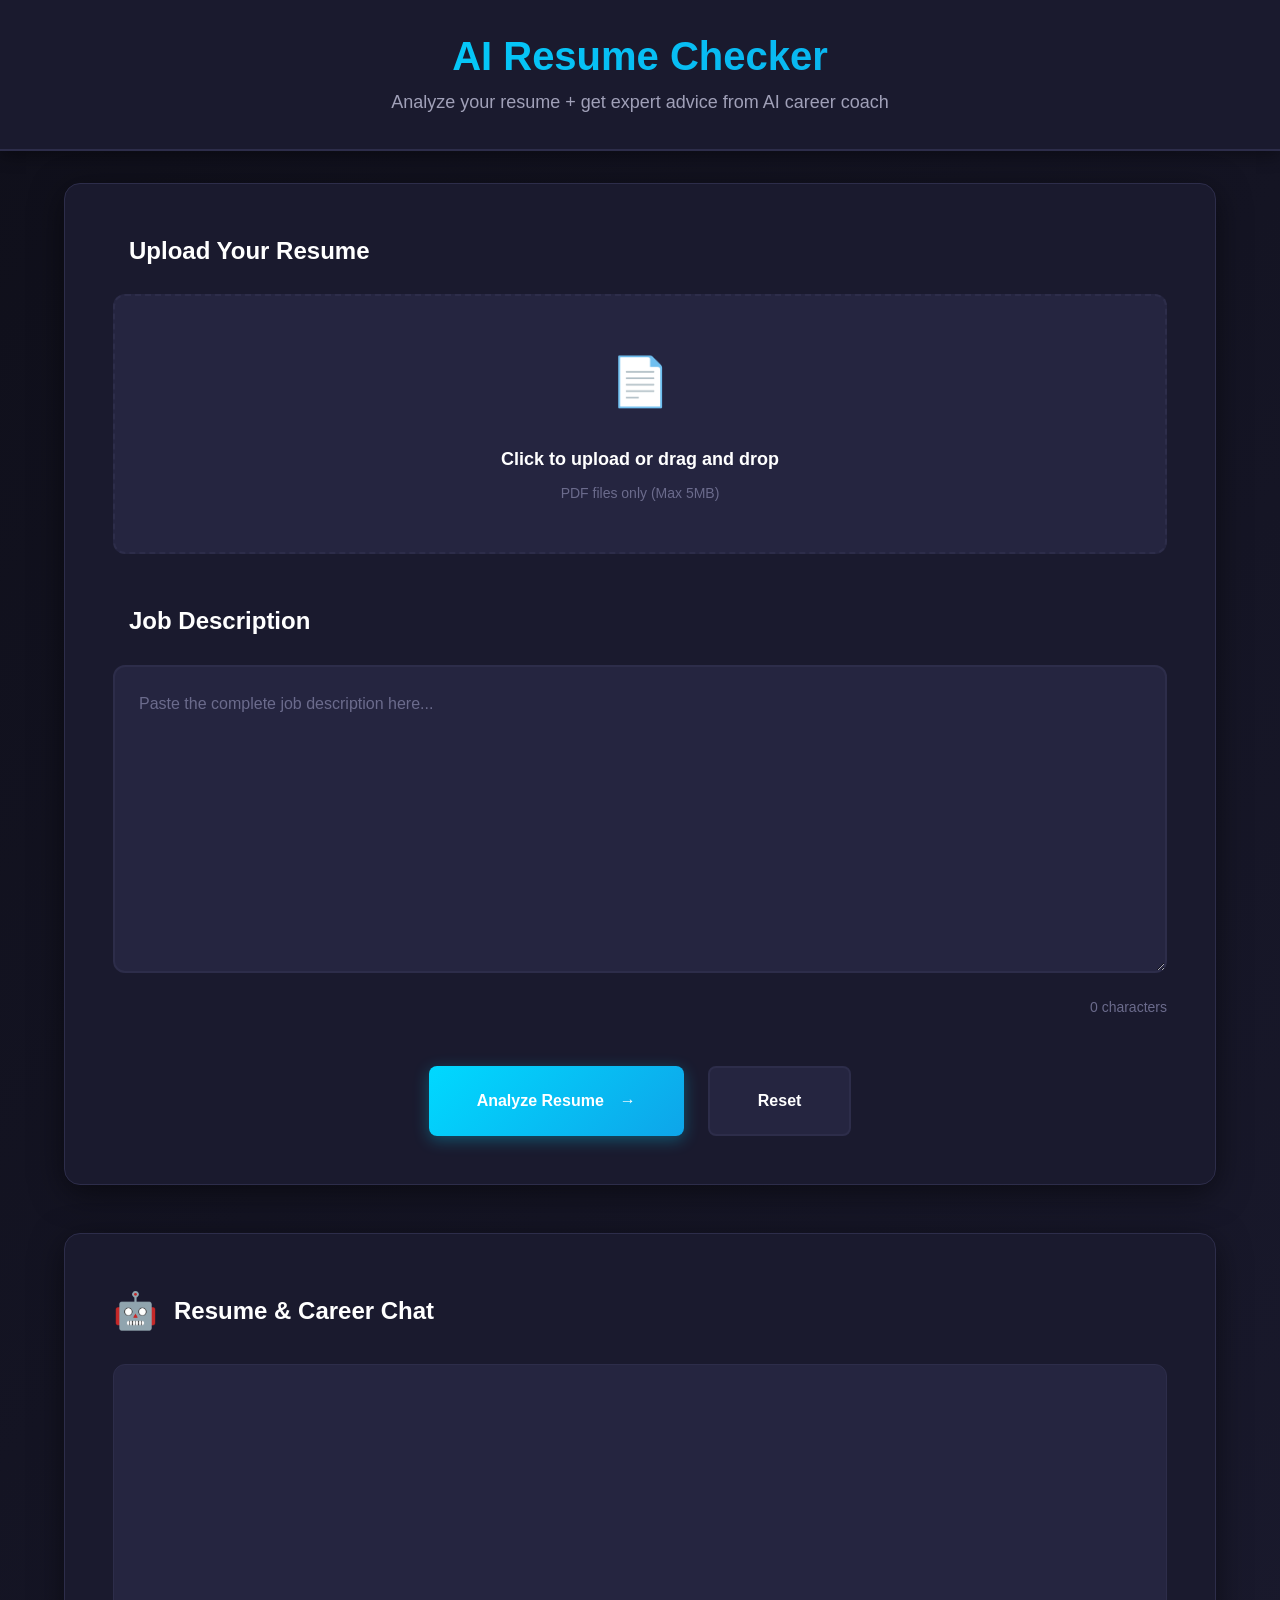
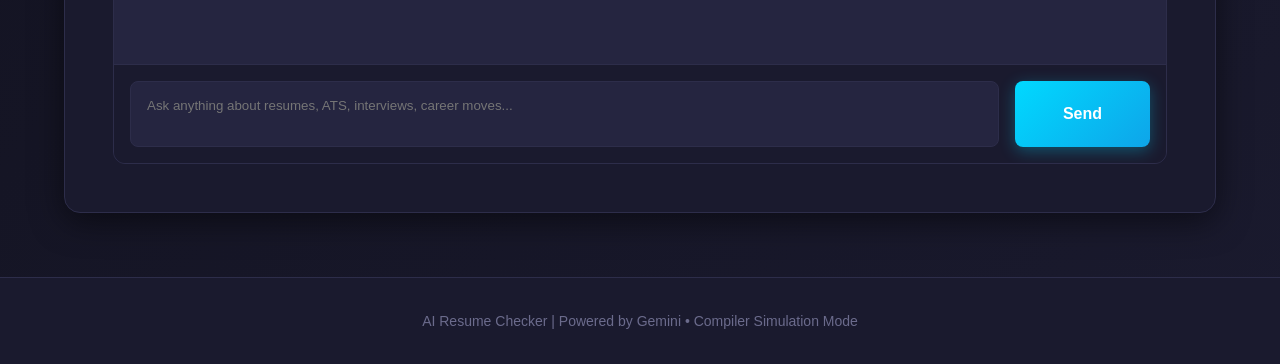
==== frontend/index.html @ 56ece553 "Add files via upload" ====
<!doctype html>
<html lang="en">
<head>
  <meta charset="UTF-8" />
  <link rel="icon" type="image/svg+xml" href="/vite.svg" />
  <meta name="viewport" content="width=device-width, initial-scale=1.0" />
  <title>AI Resume Checker - Analyze & Chat</title>
  <meta name="description" content="AI-powered resume analyzer + expert chatbot for ATS optimization and career advice" />
  <link rel="stylesheet" href="style.css">
</head>
<body>
<div class="app-container">

  <header class="header">
    <div class="header-content">
      <h1 class="app-title">AI Resume Checker</h1>
      <p class="app-subtitle">
        Analyze your resume + get expert advice from AI career coach
      </p>
    </div>
  </header>

  <main class="main-content">

    <!-- Analysis Card -->
    <div class="card analysis-card">
      <section class="section upload-section">
        <h2 class="section-title">
          <span class="section-icon"></span>
          Upload Your Resume
        </h2>

        <div class="upload-area">
          <input type="file" id="resumeInput" accept=".pdf" hidden />
          <label for="resumeInput" class="upload-label">
            <div class="upload-icon">📄</div>
            <p class="upload-text">Click to upload or drag and drop</p>
            <p class="upload-hint">PDF files only (Max 5MB)</p>
          </label>

          <div class="file-info" id="fileInfo" style="display:none;">
            <span class="file-name" id="fileName"></span>
            <button class="remove-file-btn" id="removeFile">✕</button>
          </div>
        </div>
      </section>

      <section class="section job-description-section">
        <h2 class="section-title">
          <span class="section-icon"></span>
          Job Description
        </h2>

        <textarea
          id="jobDescription"
          class="job-description-input"
          placeholder="Paste the complete job description here..."
          rows="10"></textarea>

        <div class="input-stats">
          <span id="charCount">0 characters</span>
        </div>
      </section>

      <div class="action-section">
        <button class="btn btn-primary" id="analyzeBtn">
          <span class="btn-text">Analyze Resume</span>
          <span class="btn-icon">→</span>
        </button>

        <button class="btn btn-secondary" id="resetBtn">
          Reset
        </button>
      </div>
    </div>

    <!-- Loading Overlay -->
    <div class="loading-container" id="loadingContainer" style="display:none;">
      <div class="loading-spinner"></div>
      <p class="loading-text">Analyzing your resume...</p>
      <p class="loading-subtext">This may take a few seconds</p>
    </div>

    <!-- Results Card -->
    <div class="card results-card" id="resultsCard" style="display:none;">
      <section class="section score-section">
        <h2 class="section-title">
          <span class="section-icon">🎯</span>
          ATS Match Score
        </h2>

        <div class="score-display">
          <div class="score-circle">
            <svg class="score-svg" viewBox="0 0 200 200">
              <circle class="score-bg" cx="100" cy="100" r="90"></circle>
              <circle class="score-progress" id="scoreProgress"
                      cx="100" cy="100" r="90"></circle>
            </svg>

            <div class="score-value">
              <span class="score-number" id="scoreNumber">0</span>
              <span class="score-percent">%</span>
            </div>
          </div>

          <p class="score-message" id="scoreMessage"></p>
        </div>
      </section>

      <section class="section suggestions-section">
        <h2 class="section-title">
          <span class="section-icon">💡</span>
          Gemini Feedback
        </h2>
        <div class="suggestions-container" id="suggestions"></div>
      </section>

      <section class="section skills-section">
        <h2 class="section-title">
          <span class="section-icon">⚡</span>
          Extracted Skills
        </h2>
        <div class="skills-container" id="skillsContainer"></div>
      </section>

      <section class="section companies-section">
        <h2 class="section-title">
          <span class="section-icon">🏢</span>
          Recommended Companies
        </h2>
        <div id="companyRecommendations"></div>
      </section>

      <section class="section">
        <h2 class="section-title">Parse Tree</h2>
        <button class="btn btn-secondary" id="toggleParseBtn">
          Toggle Parse Tree
        </button>
        <pre id="parseTreeBox" style="margin-top:15px; display:none;"></pre>
      </section>

      <section class="section">
        <h2 class="section-title">Intermediate Code</h2>
        <button class="btn btn-secondary" id="toggleIRBtn">
          Toggle IR
        </button>
        <pre id="irBox" style="margin-top:15px; display:none;"></pre>
      </section>

      <div class="action-section">
        <button class="btn btn-primary" id="analyzeAgainBtn">
          Analyze Another Resume
        </button>
      </div>
    </div>

    <!-- Error Overlay -->
    <div class="error-container" id="errorContainer" style="display:none;">
      <div class="error-card">
        <div class="error-icon">⚠️</div>
        <h3 class="error-title">Oops! Something went wrong</h3>
        <p class="error-message" id="errorMessage"></p>
        <button class="btn btn-secondary" id="dismissError">Dismiss</button>
      </div>
    </div>

    <!-- ────────────────────────────────────────────────
         CHATBOT SECTION (always visible)
         ──────────────────────────────────────────────── -->
    <div class="card chat-card">
      <section class="section chat-section">
        <h2 class="section-title">
          <span class="section-icon">🤖</span>
          Resume & Career Chat
        </h2>

        <div class="chat-container" id="chatContainer">
          <div class="chat-messages" id="chatMessages"></div>

          <div class="chat-input-area">
            <textarea 
              id="chatInput" 
              class="chat-input" 
              placeholder="Ask anything about resumes, ATS, interviews, career moves..." 
              rows="2"
            ></textarea>
            <button class="btn btn-primary" id="sendChatBtn">Send</button>
          </div>
        </div>
      </section>
    </div>

  </main>

  <footer class="footer">
    <p class="footer-text">
      AI Resume Checker | Powered by Gemini • Compiler Simulation Mode
    </p>
  </footer>

</div>

<script src="/script.js"></script>
</body>
</html>
---- frontend/style.css ----
/* ============================================
   ROOT VARIABLES & THEME CONFIGURATION
   ============================================ */
:root {
  /* Color System - Dark Theme */
  --color-bg-primary: #0f0f1a;
  --color-bg-secondary: #1a1a2e;
  --color-bg-tertiary: #252540;
  --color-bg-hover: #2d2d4a;

  /* Accent Colors */
  --color-accent-primary: #00d9ff;
  --color-accent-secondary: #0ea5e9;
  --color-accent-success: #10b981;
  --color-accent-warning: #f59e0b;
  --color-accent-danger: #ef4444;

  /* Text Colors */
  --color-text-primary: #ffffff;
  --color-text-secondary: #a0a0b8;
  --color-text-tertiary: #6b6b8c;

  /* Border & Shadow */
  --color-border: #2d2d4a;
  --shadow-sm: 0 2px 8px rgba(0, 0, 0, 0.3);
  --shadow-md: 0 4px 16px rgba(0, 0, 0, 0.4);
  --shadow-lg: 0 8px 32px rgba(0, 0, 0, 0.5);

  /* Spacing System (8px base) */
  --space-xs: 0.5rem;
  --space-sm: 1rem;
  --space-md: 1.5rem;
  --space-lg: 2rem;
  --space-xl: 3rem;

  /* Typography */
  --font-family: 'Inter', -apple-system, BlinkMacSystemFont, 'Segoe UI', Roboto, Oxygen, Ubuntu, sans-serif;
  --font-size-xs: 0.75rem;
  --font-size-sm: 0.875rem;
  --font-size-base: 1rem;
  --font-size-lg: 1.125rem;
  --font-size-xl: 1.5rem;
  --font-size-2xl: 2rem;
  --font-size-3xl: 2.5rem;

  /* Transitions */
  --transition-fast: 0.15s ease-in-out;
  --transition-base: 0.3s ease-in-out;
  --transition-slow: 0.5s ease-in-out;

  /* Border Radius */
  --radius-sm: 0.375rem;
  --radius-md: 0.5rem;
  --radius-lg: 0.75rem;
  --radius-xl: 1rem;
  --radius-full: 9999px;
}

/* ============================================
   RESET & BASE STYLES
   ============================================ */
* {
  margin: 0;
  padding: 0;
  box-sizing: border-box;
}

html {
  font-size: 16px;
  scroll-behavior: smooth;
}

body {
  font-family: var(--font-family);
  font-size: var(--font-size-base);
  line-height: 1.6;
  color: var(--color-text-primary);
  background: linear-gradient(135deg, var(--color-bg-primary) 0%, var(--color-bg-secondary) 100%);
  min-height: 100vh;
  -webkit-font-smoothing: antialiased;
  -moz-osx-font-smoothing: grayscale;
}

/* ============================================
   LAYOUT COMPONENTS
   ============================================ */
.app-container {
  min-height: 100vh;
  display: flex;
  flex-direction: column;
}

.main-content {
  flex: 1;
  padding: var(--space-lg) var(--space-md);
  max-width: 1200px;
  margin: 0 auto;
  width: 100%;
}

/* ============================================
   HEADER
   ============================================ */
.header {
  background: var(--color-bg-secondary);
  border-bottom: 2px solid var(--color-border);
  padding: var(--space-lg) var(--space-md);
  box-shadow: var(--shadow-md);
}

.header-content {
  max-width: 1200px;
  margin: 0 auto;
  text-align: center;
}

.app-title {
  font-size: var(--font-size-3xl);
  font-weight: 700;
  background: linear-gradient(135deg, var(--color-accent-primary), var(--color-accent-secondary));
  -webkit-background-clip: text;
  -webkit-text-fill-color: transparent;
  background-clip: text;
  margin-bottom: var(--space-xs);
  line-height: 1.2;
}

.app-subtitle {
  font-size: var(--font-size-lg);
  color: var(--color-text-secondary);
  font-weight: 400;
}

/* ============================================
   CARD COMPONENTS
   ============================================ */
.card {
  background: var(--color-bg-secondary);
  border: 1px solid var(--color-border);
  border-radius: var(--radius-xl);
  padding: var(--space-xl);
  box-shadow: var(--shadow-lg);
  margin-bottom: var(--space-lg);
  transition: transform var(--transition-base), box-shadow var(--transition-base);
}

.card:hover {
  transform: translateY(-2px);
  box-shadow: 0 12px 40px rgba(0, 217, 255, 0.1);
}

/* ============================================
   SECTIONS
   ============================================ */
.section {
  margin-bottom: var(--space-xl);
}

.section:last-child {
  margin-bottom: 0;
}

.section-title {
  display: flex;
  align-items: center;
  gap: var(--space-sm);
  font-size: var(--font-size-xl);
  font-weight: 600;
  margin-bottom: var(--space-md);
  color: var(--color-text-primary);
}

.section-icon {
  font-size: 1.5em;
}

/* ============================================
   UPLOAD SECTION
   ============================================ */
.upload-area {
  position: relative;
  min-height: 200px;
  display: flex;
  align-items: center;
  justify-content: center;
}

.upload-label {
  display: flex;
  flex-direction: column;
  align-items: center;
  justify-content: center;
  width: 100%;
  min-height: 200px;
  padding: var(--space-xl);
  background: var(--color-bg-tertiary);
  border: 2px dashed var(--color-border);
  border-radius: var(--radius-lg);
  cursor: pointer;
  transition: all var(--transition-base);
}

.upload-label:hover {
  border-color: var(--color-accent-primary);
  background: var(--color-bg-hover);
  transform: scale(1.02);
}

.upload-icon {
  font-size: 3rem;
  margin-bottom: var(--space-md);
  animation: float 3s ease-in-out infinite;
}

@keyframes float {
  0%, 100% { transform: translateY(0); }
  50% { transform: translateY(-10px); }
}

.upload-text {
  font-size: var(--font-size-lg);
  font-weight: 600;
  color: var(--color-text-primary);
  margin-bottom: var(--space-xs);
}

.upload-hint {
  font-size: var(--font-size-sm);
  color: var(--color-text-tertiary);
}

.file-info {
  display: flex;
  align-items: center;
  justify-content: space-between;
  width: 100%;
  padding: var(--space-md);
  background: var(--color-bg-tertiary);
  border: 2px solid var(--color-accent-success);
  border-radius: var(--radius-lg);
  animation: slideIn 0.3s ease-out;
}

@keyframes slideIn {
  from {
    opacity: 0;
    transform: translateY(-10px);
  }
  to {
    opacity: 1;
    transform: translateY(0);
  }
}

.file-name {
  font-size: var(--font-size-base);
  color: var(--color-text-primary);
  font-weight: 500;
  flex: 1;
  overflow: hidden;
  text-overflow: ellipsis;
  white-space: nowrap;
}

.remove-file-btn {
  background: var(--color-accent-danger);
  color: white;
  border: none;
  border-radius: var(--radius-full);
  width: 32px;
  height: 32px;
  display: flex;
  align-items: center;
  justify-content: center;
  cursor: pointer;
  font-size: var(--font-size-lg);
  transition: all var(--transition-fast);
  flex-shrink: 0;
}

.remove-file-btn:hover {
  background: #dc2626;
  transform: scale(1.1);
}

/* ============================================
   JOB DESCRIPTION INPUT
   ============================================ */
.job-description-input {
  width: 100%;
  padding: var(--space-md);
  background: var(--color-bg-tertiary);
  border: 2px solid var(--color-border);
  border-radius: var(--radius-lg);
  color: var(--color-text-primary);
  font-family: var(--font-family);
  font-size: var(--font-size-base);
  line-height: 1.6;
  resize: vertical;
  transition: all var(--transition-base);
}

.job-description-input:focus {
  outline: none;
  border-color: var(--color-accent-primary);
  box-shadow: 0 0 0 3px rgba(0, 217, 255, 0.1);
}

.job-description-input::placeholder {
  color: var(--color-text-tertiary);
}

.input-stats {
  margin-top: var(--space-sm);
  text-align: right;
  font-size: var(--font-size-sm);
  color: var(--color-text-tertiary);
}

/* ============================================
   BUTTONS
   ============================================ */
.action-section {
  display: flex;
  gap: var(--space-md);
  justify-content: center;
  flex-wrap: wrap;
  margin-top: var(--space-xl);
}

.btn {
  display: inline-flex;
  align-items: center;
  justify-content: center;
  gap: var(--space-sm);
  padding: var(--space-md) var(--space-xl);
  font-size: var(--font-size-base);
  font-weight: 600;
  font-family: var(--font-family);
  border-radius: var(--radius-md);
  border: none;
  cursor: pointer;
  transition: all var(--transition-base);
  position: relative;
  overflow: hidden;
}

.btn::before {
  content: '';
  position: absolute;
  top: 50%;
  left: 50%;
  width: 0;
  height: 0;
  border-radius: 50%;
  background: rgba(255, 255, 255, 0.1);
  transform: translate(-50%, -50%);
  transition: width 0.6s, height 0.6s;
}

.btn:hover::before {
  width: 300px;
  height: 300px;
}

.btn-primary {
  background: linear-gradient(135deg, var(--color-accent-primary), var(--color-accent-secondary));
  color: white;
  box-shadow: 0 4px 16px rgba(0, 217, 255, 0.3);
}

.btn-primary:hover {
  transform: translateY(-2px);
  box-shadow: 0 6px 24px rgba(0, 217, 255, 0.4);
}

.btn-primary:active {
  transform: translateY(0);
}

.btn-secondary {
  background: var(--color-bg-tertiary);
  color: var(--color-text-primary);
  border: 2px solid var(--color-border);
}

.btn-secondary:hover {
  background: var(--color-bg-hover);
  border-color: var(--color-accent-primary);
}

.btn:disabled {
  opacity: 0.5;
  cursor: not-allowed;
  transform: none !important;
}

.btn-text,
.btn-icon {
  position: relative;
  z-index: 1;
}

/* ============================================
   LOADING INDICATOR
   ============================================ */
.loading-container {
  display: flex;
  flex-direction: column;
  align-items: center;
  justify-content: center;
  padding: var(--space-xl);
  background: var(--color-bg-secondary);
  border-radius: var(--radius-xl);
  box-shadow: var(--shadow-lg);
  animation: fadeIn 0.3s ease-out;
}

@keyframes fadeIn {
  from { opacity: 0; }
  to { opacity: 1; }
}

.loading-spinner {
  width: 64px;
  height: 64px;
  border: 4px solid var(--color-border);
  border-top-color: var(--color-accent-primary);
  border-radius: 50%;
  animation: spin 1s linear infinite;
  margin-bottom: var(--space-md);
}

@keyframes spin {
  to { transform: rotate(360deg); }
}

.loading-text {
  font-size: var(--font-size-lg);
  font-weight: 600;
  color: var(--color-text-primary);
  margin-bottom: var(--space-xs);
}

.loading-subtext {
  font-size: var(--font-size-sm);
  color: var(--color-text-tertiary);
}

/* ============================================
   RESULTS - SCORE DISPLAY
   ============================================ */
.score-display {
  display: flex;
  flex-direction: column;
  align-items: center;
  gap: var(--space-lg);
  padding: var(--space-lg) 0;
}

.score-circle {
  position: relative;
  width: 200px;
  height: 200px;
}

.score-svg {
  width: 100%;
  height: 100%;
  transform: rotate(-90deg);
}

.score-bg {
  fill: none;
  stroke: var(--color-bg-tertiary);
  stroke-width: 12;
}

.score-progress {
  fill: none;
  stroke: var(--color-accent-primary);
  stroke-width: 12;
  stroke-linecap: round;
  stroke-dasharray: 565.48;
  stroke-dashoffset: 565.48;
  transition: stroke-dashoffset 1.5s ease-out, stroke 0.5s ease;
}

.score-value {
  position: absolute;
  top: 50%;
  left: 50%;
  transform: translate(-50%, -50%);
  text-align: center;
}

.score-number {
  font-size: 3.5rem;
  font-weight: 700;
  background: linear-gradient(135deg, var(--color-accent-primary), var(--color-accent-secondary));
  -webkit-background-clip: text;
  -webkit-text-fill-color: transparent;
  background-clip: text;
  display: inline-block;
  line-height: 1;
}

.score-percent {
  font-size: 2rem;
  color: var(--color-text-secondary);
  margin-left: 0.25rem;
}

.score-message {
  font-size: var(--font-size-lg);
  text-align: center;
  padding: var(--space-md) var(--space-lg);
  border-radius: var(--radius-md);
  font-weight: 500;
  max-width: 500px;
}

.score-message.excellent {
  background: rgba(16, 185, 129, 0.1);
  color: var(--color-accent-success);
  border: 1px solid var(--color-accent-success);
}

.score-message.good {
  background: rgba(0, 217, 255, 0.1);
  color: var(--color-accent-primary);
  border: 1px solid var(--color-accent-primary);
}

.score-message.average {
  background: rgba(245, 158, 11, 0.1);
  color: var(--color-accent-warning);
  border: 1px solid var(--color-accent-warning);
}

.score-message.poor {
  background: rgba(239, 68, 68, 0.1);
  color: var(--color-accent-danger);
  border: 1px solid var(--color-accent-danger);
}

/* ============================================
   RESULTS - SKILLS
   ============================================ */
.skills-container {
  display: flex;
  flex-wrap: wrap;
  gap: var(--space-sm);
}

.skill-tag {
  display: inline-flex;
  align-items: center;
  gap: var(--space-xs);
  padding: var(--space-xs) var(--space-md);
  background: var(--color-bg-tertiary);
  border: 1px solid var(--color-accent-danger);
  border-radius: var(--radius-full);
  font-size: var(--font-size-sm);
  font-weight: 500;
  color: var(--color-text-primary);
  animation: slideIn 0.3s ease-out;
}

.skill-icon {
  font-size: 1em;
}

/* ============================================
   RESULTS - SUGGESTIONS
   ============================================ */
.suggestions-container {
  display: flex;
  flex-direction: column;
  gap: var(--space-md);
}

.suggestion-item {
  display: flex;
  gap: var(--space-md);
  padding: var(--space-md);
  background: var(--color-bg-tertiary);
  border-left: 4px solid var(--color-accent-primary);
  border-radius: var(--radius-md);
  animation: slideIn 0.3s ease-out;
  transition: all var(--transition-base);
}

.suggestion-item:hover {
  background: var(--color-bg-hover);
  transform: translateX(4px);
}

.suggestion-icon {
  font-size: 1.5rem;
  flex-shrink: 0;
}

.suggestion-content {
  flex: 1;
}

.suggestion-title {
  font-weight: 600;
  color: var(--color-text-primary);
  margin-bottom: var(--space-xs);
}

.suggestion-description {
  color: var(--color-text-secondary);
  font-size: var(--font-size-sm);
  line-height: 1.5;
}

.no-data {
  text-align: center;
  color: var(--color-text-tertiary);
  padding: var(--space-lg);
  font-style: italic;
}

/* ============================================
   CHATBOT STYLES
   ============================================ */

.chat-card {
  margin-top: var(--space-xl);
}

.chat-container {
  display: flex;
  flex-direction: column;
  height: 400px;           /* adjust as needed */
  background: var(--color-bg-tertiary);
  border-radius: var(--radius-lg);
  overflow: hidden;
  border: 1px solid var(--color-border);
}

.chat-messages {
  flex: 1;
  padding: var(--space-md);
  overflow-y: auto;
  display: flex;
  flex-direction: column;
  gap: var(--space-md);
}

.message {
  max-width: 85%;
  padding: var(--space-sm) var(--space-md);
  border-radius: var(--radius-lg);
  line-height: 1.5;
  font-size: var(--font-size-base);
}

.message.user {
  align-self: flex-end;
  background: var(--color-accent-primary);
  color: #000;
  border-bottom-right-radius: 0;
}

.message.bot {
  align-self: flex-start;
  background: var(--color-bg-hover);
  color: var(--color-text-primary);
  border-bottom-left-radius: 0;
}

.message.loading {
  background: var(--color-bg-hover);
  align-self: flex-start;
  font-style: italic;
  color: var(--color-text-tertiary);
}

.chat-input-area {
  display: flex;
  padding: var(--space-sm);
  background: var(--color-bg-secondary);
  border-top: 1px solid var(--color-border);
  gap: var(--space-sm);
}

.chat-input {
  flex: 1;
  padding: var(--space-sm);
  background: var(--color-bg-tertiary);
  border: 1px solid var(--color-border);
  border-radius: var(--radius-md);
  color: var(--color-text-primary);
  resize: none;
  font-family: var(--font-family);
}

.chat-input:focus {
  outline: none;
  border-color: var(--color-accent-primary);
  box-shadow: 0 0 0 3px rgba(0, 217, 255, 0.15);
}
/* Company Recommendations */
.companies-grid {
  display: grid;
  grid-template-columns: repeat(auto-fill, minmax(240px, 1fr));
  gap: 1.2rem;
  margin-top: 1rem;
}

.company-card {
  background: var(--color-bg-tertiary);
  border: 1px solid var(--color-border);
  border-radius: var(--radius-lg);
  padding: 1.2rem;
  transition: all var(--transition-base);
  text-align: center;
  position: relative;
  overflow: hidden;
}

.company-card:hover {
  transform: translateY(-4px);
  box-shadow: 0 12px 32px rgba(0, 217, 255, 0.12);
  border-color: var(--color-accent-primary);
}

.company-card::before {
  content: '';
  position: absolute;
  top: 0;
  left: 0;
  width: 100%;
  height: 4px;
  background: linear-gradient(90deg, var(--color-accent-primary), var(--color-accent-secondary));
  opacity: 0.7;
}

.company-name {
  font-size: 1.15rem;
  font-weight: 600;
  color: var(--color-text-primary);
  margin-bottom: 0.8rem;
}

.company-link {
  display: inline-flex;
  align-items: center;
  gap: 0.5rem;
  padding: 0.6rem 1.2rem;
  background: rgba(0, 217, 255, 0.1);
  color: var(--color-accent-primary);
  border-radius: var(--radius-md);
  text-decoration: none;
  font-weight: 500;
  transition: all var(--transition-fast);
}

.company-link:hover {
  background: rgba(0, 217, 255, 0.2);
  transform: scale(1.03);
}

.company-link::after {
  content: '→';
  font-size: 1.1rem;
}
/* Additional styles for company recommendations */
.companies-section {
  margin-top: var(--space-lg);
}

.companies-grid {
  display: grid;
  grid-template-columns: repeat(auto-fill, minmax(280px, 1fr));
  gap: 1.2rem;
  margin-top: 1rem;
}

.company-card {
  background: var(--color-bg-tertiary);
  border: 1px solid var(--color-border);
  border-radius: var(--radius-lg);
  padding: 1.2rem;
  transition: all var(--transition-base);
  text-align: center;
  position: relative;
  overflow: hidden;
}

.company-card:hover {
  transform: translateY(-4px);
  box-shadow: 0 12px 32px rgba(0, 217, 255, 0.12);
  border-color: var(--color-accent-primary);
}

.company-card::before {
  content: '';
  position: absolute;
  top: 0;
  left: 0;
  width: 100%;
  height: 4px;
  background: linear-gradient(90deg, var(--color-accent-primary), var(--color-accent-secondary));
  opacity: 0.7;
}

.company-name {
  font-size: 1.15rem;
  font-weight: 600;
  color: var(--color-text-primary);
  margin-bottom: 0.8rem;
}

.company-link {
  display: inline-flex;
  align-items: center;
  gap: 0.5rem;
  padding: 0.6rem 1.2rem;
  background: rgba(0, 217, 255, 0.1);
  color: var(--color-accent-primary);
  border-radius: var(--radius-md);
  text-decoration: none;
  font-weight: 500;
  transition: all var(--transition-fast);
}

.company-link:hover {
  background: rgba(0, 217, 255, 0.2);
  transform: scale(1.03);
}

.company-category {
  margin-top: 1.5rem;
  margin-bottom: 1rem;
  padding-bottom: 0.5rem;
  border-bottom: 2px solid var(--color-accent-primary);
  display: inline-block;
}

.skills-container {
  display: flex;
  flex-wrap: wrap;
  gap: 0.75rem;
  margin-top: 1rem;
}

.skill-tag {
  display: inline-flex;
  align-items: center;
  gap: 0.5rem;
  padding: 0.5rem 1rem;
  background: linear-gradient(135deg, rgba(0, 217, 255, 0.1), rgba(14, 165, 233, 0.1));
  border: 1px solid var(--color-accent-primary);
  border-radius: var(--radius-full);
  font-size: 0.9rem;
  font-weight: 500;
  color: var(--color-text-primary);
  transition: all var(--transition-fast);
}

.skill-tag:hover {
  transform: translateY(-2px);
  background: rgba(0, 217, 255, 0.2);
  box-shadow: 0 4px 12px rgba(0, 217, 255, 0.2);
}

.skill-icon {
  font-size: 1rem;
}

/* Responsive adjustments */
@media (max-width: 768px) {
  .companies-grid {
    grid-template-columns: 1fr;
  }
  
  .skill-tag {
    font-size: 0.8rem;
    padding: 0.4rem 0.8rem;
  }
}
/* Enhanced Company Recommendations Styles */
.company-category-header {
  margin: 2rem 0 1rem 0;
  padding-bottom: 0.5rem;
  border-bottom: 2px solid var(--color-accent-primary);
}

.company-category {
  font-size: 1.5rem;
  font-weight: 600;
  color: var(--color-accent-primary);
  margin-bottom: 0.5rem;
}

.category-description {
  font-size: 0.9rem;
  color: var(--color-text-secondary);
  margin-top: 0.25rem;
}

.companies-grid {
  display: grid;
  grid-template-columns: repeat(auto-fill, minmax(350px, 1fr));
  gap: 1.5rem;
  margin-top: 1.5rem;
  margin-bottom: 2rem;
}

.company-card-detailed {
  background: var(--color-bg-tertiary);
  border: 1px solid var(--color-border);
  border-radius: var(--radius-lg);
  padding: 1.5rem;
  transition: all var(--transition-base);
  position: relative;
  overflow: hidden;
}

.company-card-detailed:hover {
  transform: translateY(-4px);
  box-shadow: 0 12px 32px rgba(0, 217, 255, 0.15);
  border-color: var(--color-accent-primary);
}

.company-header {
  display: flex;
  justify-content: space-between;
  align-items: center;
  margin-bottom: 1rem;
  padding-bottom: 0.75rem;
  border-bottom: 1px solid var(--color-border);
}

.company-name {
  font-size: 1.25rem;
  font-weight: 700;
  color: var(--color-text-primary);
  margin: 0;
}

.company-rating {
  display: flex;
  align-items: center;
  gap: 0.25rem;
  background: rgba(245, 158, 11, 0.1);
  padding: 0.25rem 0.5rem;
  border-radius: var(--radius-sm);
}

.rating-stars {
  color: #f59e0b;
  font-size: 1rem;
}

.rating-value {
  color: var(--color-text-primary);
  font-weight: 600;
  font-size: 0.9rem;
}

.company-details {
  display: flex;
  flex-direction: column;
  gap: 0.75rem;
  margin-bottom: 1.25rem;
}

.company-package,
.company-roles,
.company-locations,
.company-description {
  display: flex;
  align-items: flex-start;
  gap: 0.75rem;
  font-size: 0.9rem;
  line-height: 1.4;
}

.detail-icon {
  font-size: 1rem;
  min-width: 24px;
}

.detail-label {
  font-weight: 600;
  color: var(--color-accent-primary);
  min-width: 70px;
}

.detail-value {
  color: var(--color-text-primary);
  flex: 1;
}

.roles-list {
  display: flex;
  flex-wrap: wrap;
  gap: 0.5rem;
  flex: 1;
}

.role-tag {
  background: rgba(0, 217, 255, 0.1);
  color: var(--color-accent-primary);
  padding: 0.25rem 0.6rem;
  border-radius: var(--radius-full);
  font-size: 0.8rem;
  font-weight: 500;
}

.description-text {
  margin: 0;
  color: var(--color-text-secondary);
  line-height: 1.5;
  flex: 1;
}

.company-actions {
  display: flex;
  gap: 1rem;
  margin-top: 1rem;
  padding-top: 1rem;
  border-top: 1px solid var(--color-border);
}

.btn-apply {
  flex: 2;
  display: inline-flex;
  align-items: center;
  justify-content: center;
  gap: 0.5rem;
  padding: 0.75rem 1rem;
  background: linear-gradient(135deg, var(--color-accent-primary), var(--color-accent-secondary));
  color: white;
  text-decoration: none;
  border-radius: var(--radius-md);
  font-weight: 600;
  font-size: 0.9rem;
  transition: all var(--transition-fast);
  text-align: center;
}

.btn-apply:hover {
  transform: translateY(-2px);
  box-shadow: 0 4px 12px rgba(0, 217, 255, 0.4);
}

.btn-save {
  flex: 1;
  display: inline-flex;
  align-items: center;
  justify-content: center;
  gap: 0.5rem;
  padding: 0.75rem 1rem;
  background: var(--color-bg-hover);
  color: var(--color-text-primary);
  border: 1px solid var(--color-border);
  border-radius: var(--radius-md);
  font-weight: 500;
  font-size: 0.9rem;
  cursor: pointer;
  transition: all var(--transition-fast);
}

.btn-save:hover {
  background: var(--color-accent-primary);
  color: white;
  border-color: var(--color-accent-primary);
}

.view-more-section {
  text-align: center;
  margin: 2rem 0 1rem;
  padding: 1.5rem;
  background: var(--color-bg-tertiary);
  border-radius: var(--radius-lg);
}

.btn-view-more {
  padding: 0.75rem 2rem;
  background: transparent;
  color: var(--color-accent-primary);
  border: 2px solid var(--color-accent-primary);
  border-radius: var(--radius-md);
  font-weight: 600;
  cursor: pointer;
  transition: all var(--transition-fast);
}

.btn-view-more:hover {
  background: var(--color-accent-primary);
  color: white;
  transform: translateY(-2px);
}

.view-more-hint {
  margin-top: 0.75rem;
  font-size: 0.85rem;
  color: var(--color-text-tertiary);
}

/* Notification Styles */
.notification {
  position: fixed;
  bottom: 20px;
  right: 20px;
  background: var(--color-accent-success);
  color: white;
  padding: 1rem 1.5rem;
  border-radius: var(--radius-md);
  box-shadow: var(--shadow-lg);
  transform: translateX(400px);
  transition: transform 0.3s ease-out;
  z-index: 1000;
  font-weight: 500;
}

.notification.show {
  transform: translateX(0);
}

/* No Recommendations */
.no-recommendations {
  text-align: center;
  padding: 2rem;
  color: var(--color-text-tertiary);
  background: var(--color-bg-tertiary);
  border-radius: var(--radius-lg);
}

.no-recommendations p {
  margin: 0.5rem 0;
}

/* Responsive Design */
@media (max-width: 768px) {
  .companies-grid {
    grid-template-columns: 1fr;
  }
  
  .company-card-detailed {
    padding: 1rem;
  }
  
  .company-header {
    flex-direction: column;
    align-items: flex-start;
    gap: 0.5rem;
  }
  
  .company-actions {
    flex-direction: column;
  }
  
  .detail-label {
    min-width: 60px;
  }
  
  .roles-list {
    flex-direction: column;
    gap: 0.25rem;
  }
  
  .role-tag {
    display: inline-block;
    width: fit-content;
  }
}

/* Responsive */
@media (max-width: 768px) {
  .companies-grid {
    grid-template-columns: 1fr;
  }
}

/* Scrollbar for chat */
.chat-messages::-webkit-scrollbar {
  width: 6px;
}

.chat-messages::-webkit-scrollbar-track {
  background: var(--color-bg-secondary);
}

.chat-messages::-webkit-scrollbar-thumb {
  background: var(--color-accent-primary);
  border-radius: 3px;
}

.error-container {
  position: fixed;
  top: 0;
  left: 0;
  right: 0;
  bottom: 0;
  background: rgba(0, 0, 0, 0.8);
  display: flex;
  align-items: center;
  justify-content: center;
  z-index: 1000;
  padding: var(--space-md);
  animation: fadeIn 0.3s ease-out;
}

.error-card {
  background: var(--color-bg-secondary);
  border: 2px solid var(--color-accent-danger);
  border-radius: var(--radius-xl);
  padding: var(--space-xl);
  max-width: 500px;
  width: 100%;
  text-align: center;
  box-shadow: var(--shadow-lg);
  animation: slideIn 0.3s ease-out;
}

.error-icon {
  font-size: 4rem;
  margin-bottom: var(--space-md);
}

.error-title {
  font-size: var(--font-size-xl);
  color: var(--color-accent-danger);
  margin-bottom: var(--space-md);
}

.error-message {
  color: var(--color-text-secondary);
  margin-bottom: var(--space-lg);
  line-height: 1.6;
}

/* ============================================
   FOOTER
   ============================================ */
.footer {
  background: var(--color-bg-secondary);
  border-top: 1px solid var(--color-border);
  padding: var(--space-lg) var(--space-md);
  text-align: center;
}

.footer-text {
  color: var(--color-text-tertiary);
  font-size: var(--font-size-sm);
}

/* ============================================
   RESPONSIVE DESIGN
   ============================================ */
@media (max-width: 768px) {
  :root {
    --font-size-3xl: 2rem;
    --font-size-2xl: 1.5rem;
    --font-size-xl: 1.25rem;
  }

  .app-title {
    font-size: var(--font-size-2xl);
  }

  .app-subtitle {
    font-size: var(--font-size-base);
  }

  .card {
    padding: var(--space-lg);
  }

  .main-content {
    padding: var(--space-md) var(--space-sm);
  }

  .action-section {
    flex-direction: column;
  }

  .btn {
    width: 100%;
  }

  .score-circle {
    width: 160px;
    height: 160px;
  }

  .score-number {
    font-size: 2.5rem;
  }

  .score-percent {
    font-size: 1.5rem;
  }
}

@media (max-width: 480px) {
  .header {
    padding: var(--space-md) var(--space-sm);
  }

  .section-title {
    font-size: var(--font-size-lg);
  }

  .upload-label {
    min-height: 150px;
    padding: var(--space-lg);
  }

  .upload-icon {
    font-size: 2rem;
  }
}

/* ============================================
   UTILITY CLASSES
   ============================================ */
.hidden {
  display: none !important;
}

.text-center {
  text-align: center;
}

.mt-sm { margin-top: var(--space-sm); }
.mt-md { margin-top: var(--space-md); }
.mt-lg { margin-top: var(--space-lg); }

.mb-sm { margin-bottom: var(--space-sm); }
.mb-md { margin-bottom: var(--space-md); }
.mb-lg { margin-bottom: var(--space-lg); }
/* ============================================
   PARSE TREE & IR CODE BLOCK STYLING
   ============================================ */

pre {
  background: #111827;
  color: #e5e7eb;
  padding: 1.2rem;
  border-radius: var(--radius-lg);
  border: 1px solid var(--color-border);
  font-family: 'Courier New', monospace;
  font-size: 0.9rem;
  line-height: 1.5;
  overflow-x: auto;
  white-space: pre;
  box-shadow: var(--shadow-sm);
  transition: all var(--transition-base);
  max-height: 400px;
}

pre:hover {
  border-color: var(--color-accent-primary);
}

/* Smooth Toggle Animation */
#parseTreeBox,
#irBox {
  transition: all 0.3s ease-in-out;
}

/* ============================================
   GEMINI FEEDBACK FORMATTING
   ============================================ */

.suggestions-container pre {
  white-space: pre-wrap;
  word-wrap: break-word;
  font-family: var(--font-family);
  background: transparent;
  padding: 0;
  border: none;
  color: var(--color-text-primary);
}

/* ============================================
   TOGGLE BUTTON IMPROVEMENT
   ============================================ */

#toggleParseBtn,
#toggleIRBtn {
  margin-top: var(--space-sm);
  margin-bottom: var(--space-sm);
}

/* ============================================
   CODE SCROLLBAR (CUSTOM)
   ============================================ */

pre::-webkit-scrollbar {
  height: 8px;
}

pre::-webkit-scrollbar-track {
  background: var(--color-bg-tertiary);
  border-radius: 4px;
}

pre::-webkit-scrollbar-thumb {
  background: var(--color-accent-primary);
  border-radius: 4px;
}

pre::-webkit-scrollbar-thumb:hover {
  background: var(--color-accent-secondary);
}
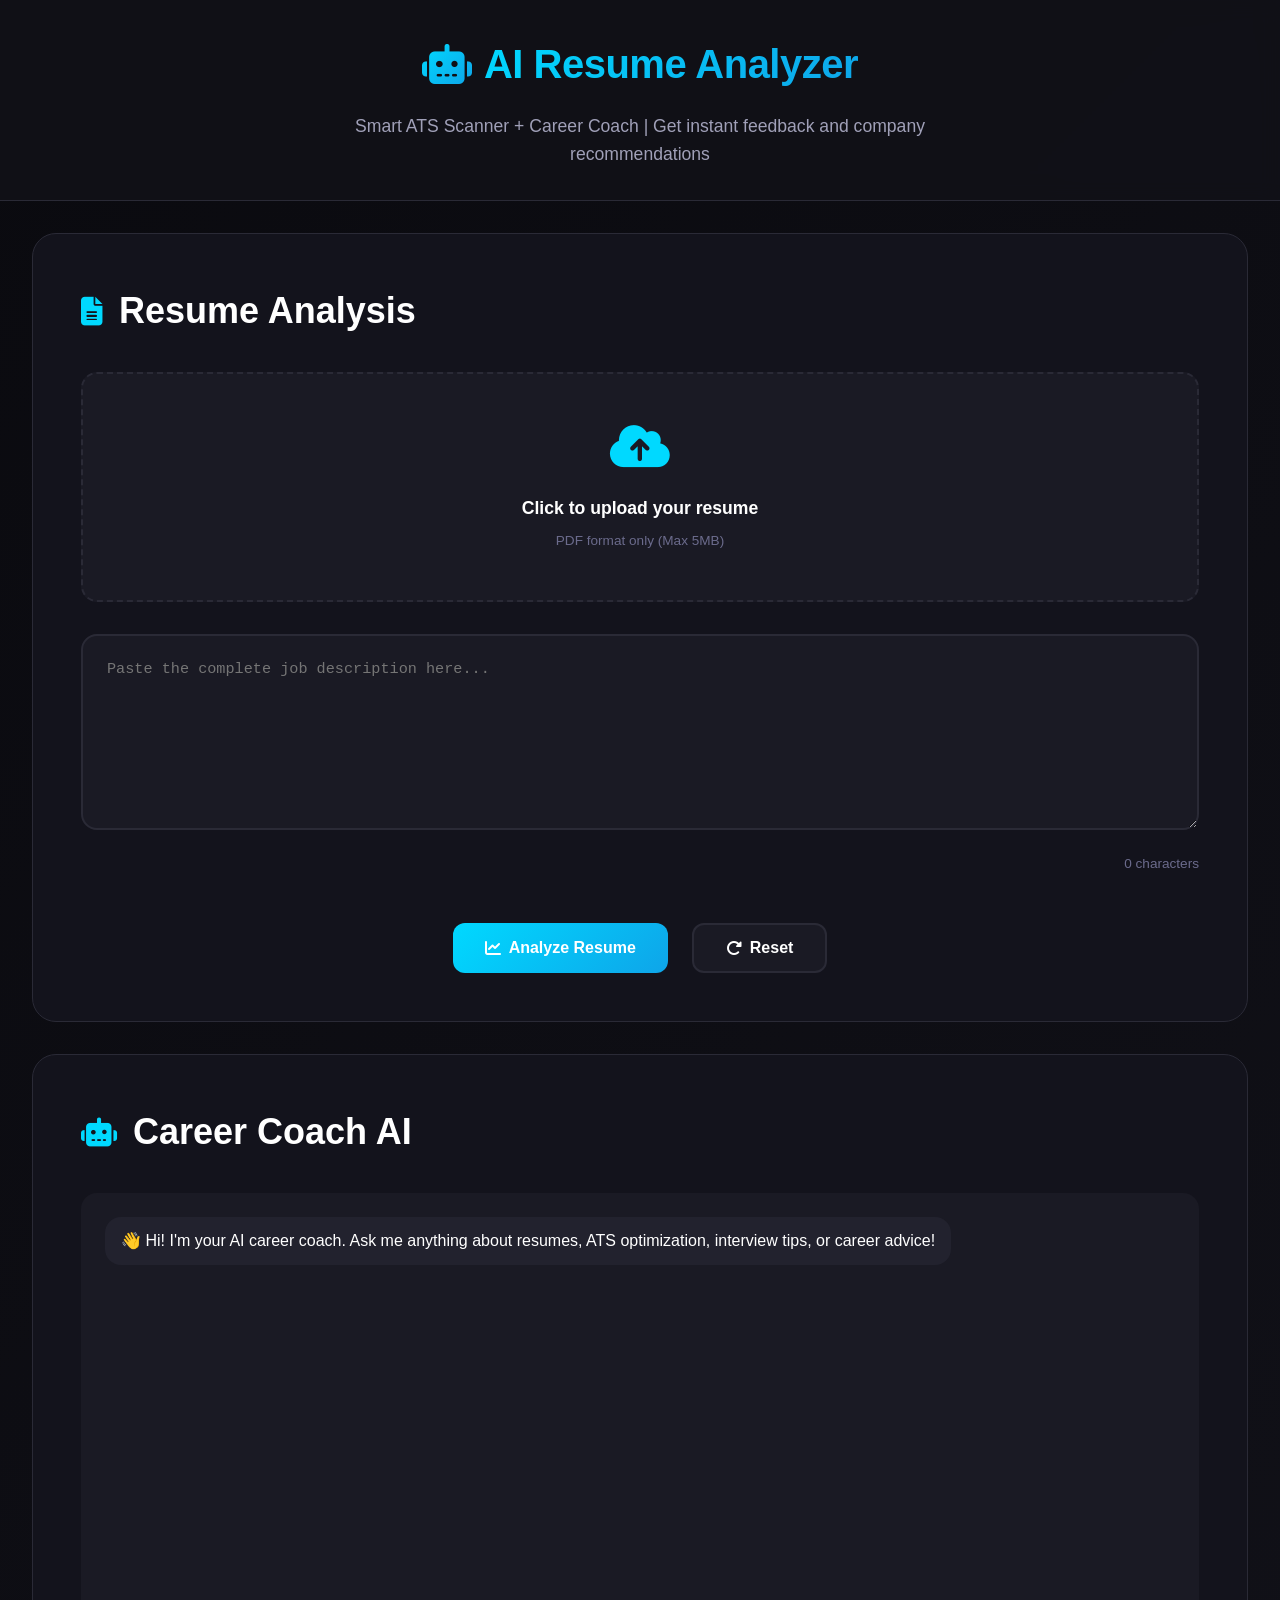
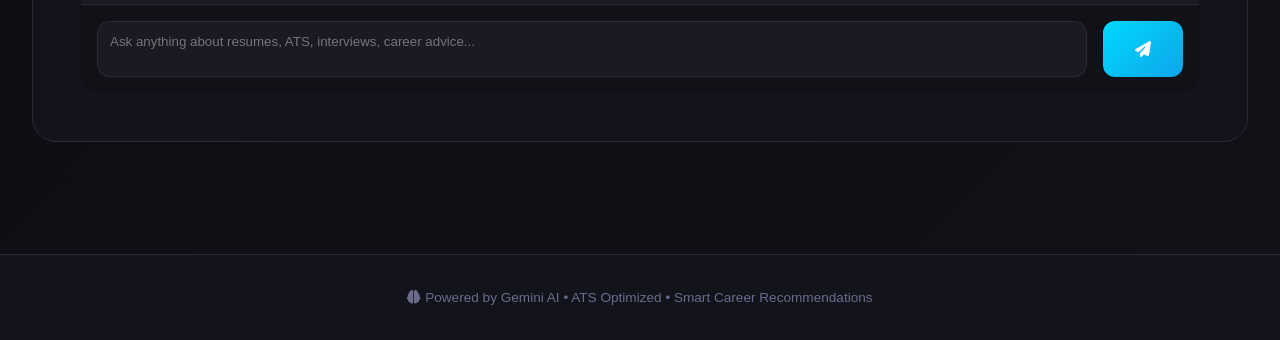
==== commit e537e5cf: "Update index.html" ====
--- a/frontend/index.html
+++ b/frontend/index.html
@@ -1,205 +1,1214 @@
-<!doctype html>
+<!DOCTYPE html>
 <html lang="en">
 <head>
   <meta charset="UTF-8" />
-  <link rel="icon" type="image/svg+xml" href="/vite.svg" />
-  <meta name="viewport" content="width=device-width, initial-scale=1.0" />
-  <title>AI Resume Checker - Analyze & Chat</title>
-  <meta name="description" content="AI-powered resume analyzer + expert chatbot for ATS optimization and career advice" />
-  <link rel="stylesheet" href="style.css">
+  <meta name="viewport" content="width=device-width, initial-scale=1.0, user-scalable=yes" />
+  <title>AI Resume Analyzer | Smart ATS Scanner & Career Coach</title>
+  <meta name="description" content="AI-powered resume analyzer with ATS scoring, company recommendations, and intelligent career coaching" />
+  
+  <!-- Google Fonts -->
+  <link href="https://fonts.googleapis.com/css2?family=Inter:wght@300;400;500;600;700;800&display=swap" rel="stylesheet">
+  
+  <!-- Font Awesome Icons -->
+  <link rel="stylesheet" href="https://cdnjs.cloudflare.com/ajax/libs/font-awesome/6.4.0/css/all.min.css">
+  
+  <style>
+    /* ============================================
+       ROOT VARIABLES & THEME CONFIGURATION
+       ============================================ */
+    :root {
+      /* Dark Theme Colors */
+      --bg-primary: #0a0a0f;
+      --bg-secondary: #111118;
+      --bg-tertiary: #1a1a24;
+      --bg-hover: #22222e;
+      --bg-card: #13131c;
+      
+      /* Accent Colors */
+      --accent-primary: #00d9ff;
+      --accent-secondary: #0ea5e9;
+      --accent-success: #10b981;
+      --accent-warning: #f59e0b;
+      --accent-danger: #ef4444;
+      --accent-purple: #8b5cf6;
+      
+      /* Text Colors */
+      --text-primary: #ffffff;
+      --text-secondary: #a0a0b8;
+      --text-tertiary: #6b6b8c;
+      
+      /* Borders & Shadows */
+      --border: #2a2a36;
+      --shadow-sm: 0 2px 8px rgba(0, 0, 0, 0.3);
+      --shadow-md: 0 4px 16px rgba(0, 0, 0, 0.4);
+      --shadow-lg: 0 8px 32px rgba(0, 0, 0, 0.5);
+      --shadow-glow: 0 0 20px rgba(0, 217, 255, 0.2);
+      
+      /* Spacing */
+      --space-xs: 0.5rem;
+      --space-sm: 1rem;
+      --space-md: 1.5rem;
+      --space-lg: 2rem;
+      --space-xl: 3rem;
+      
+      /* Border Radius */
+      --radius-sm: 0.5rem;
+      --radius-md: 0.75rem;
+      --radius-lg: 1rem;
+      --radius-xl: 1.5rem;
+      
+      /* Transitions */
+      --transition: all 0.3s cubic-bezier(0.4, 0, 0.2, 1);
+    }
+    
+    * {
+      margin: 0;
+      padding: 0;
+      box-sizing: border-box;
+    }
+    
+    body {
+      font-family: 'Inter', -apple-system, BlinkMacSystemFont, sans-serif;
+      background: linear-gradient(135deg, var(--bg-primary) 0%, var(--bg-secondary) 100%);
+      color: var(--text-primary);
+      line-height: 1.6;
+      overflow-x: hidden;
+    }
+    
+    /* Scrollbar Styling */
+    ::-webkit-scrollbar {
+      width: 10px;
+      height: 10px;
+    }
+    
+    ::-webkit-scrollbar-track {
+      background: var(--bg-tertiary);
+    }
+    
+    ::-webkit-scrollbar-thumb {
+      background: var(--accent-primary);
+      border-radius: 5px;
+    }
+    
+    ::-webkit-scrollbar-thumb:hover {
+      background: var(--accent-secondary);
+    }
+    
+    /* Container */
+    .app-container {
+      min-height: 100vh;
+      display: flex;
+      flex-direction: column;
+    }
+    
+    /* Header */
+    .header {
+      background: var(--bg-card);
+      border-bottom: 1px solid var(--border);
+      padding: var(--space-lg) var(--space-md);
+      position: sticky;
+      top: 0;
+      z-index: 100;
+      backdrop-filter: blur(10px);
+      background: rgba(17, 17, 24, 0.95);
+    }
+    
+    .header-content {
+      max-width: 1400px;
+      margin: 0 auto;
+      text-align: center;
+    }
+    
+    .logo {
+      display: inline-flex;
+      align-items: center;
+      gap: 0.75rem;
+      margin-bottom: var(--space-sm);
+    }
+    
+    .logo i {
+      font-size: 2.5rem;
+      background: linear-gradient(135deg, var(--accent-primary), var(--accent-secondary));
+      -webkit-background-clip: text;
+      -webkit-text-fill-color: transparent;
+    }
+    
+    .app-title {
+      font-size: 2.5rem;
+      font-weight: 800;
+      background: linear-gradient(135deg, var(--accent-primary), var(--accent-secondary));
+      -webkit-background-clip: text;
+      -webkit-text-fill-color: transparent;
+      letter-spacing: -0.5px;
+    }
+    
+    .app-subtitle {
+      color: var(--text-secondary);
+      font-size: 1.1rem;
+      max-width: 600px;
+      margin: 0 auto;
+    }
+    
+    /* Main Content */
+    .main-content {
+      flex: 1;
+      max-width: 1400px;
+      margin: 0 auto;
+      padding: var(--space-lg);
+      width: 100%;
+    }
+    
+    /* Cards */
+    .card {
+      background: var(--bg-card);
+      border: 1px solid var(--border);
+      border-radius: var(--radius-xl);
+      padding: var(--space-xl);
+      margin-bottom: var(--space-lg);
+      transition: var(--transition);
+    }
+    
+    .card:hover {
+      transform: translateY(-2px);
+      box-shadow: var(--shadow-lg);
+      border-color: var(--accent-primary);
+    }
+    
+    /* Section Titles */
+    .section-title {
+      font-size: 1.5rem;
+      font-weight: 700;
+      margin-bottom: var(--space-lg);
+      display: flex;
+      align-items: center;
+      gap: var(--space-sm);
+    }
+    
+    .section-title i {
+      font-size: 1.8rem;
+      color: var(--accent-primary);
+    }
+    
+    /* Upload Area */
+    .upload-area {
+      margin-bottom: var(--space-lg);
+    }
+    
+    .upload-label {
+      display: flex;
+      flex-direction: column;
+      align-items: center;
+      justify-content: center;
+      padding: var(--space-xl);
+      background: var(--bg-tertiary);
+      border: 2px dashed var(--border);
+      border-radius: var(--radius-lg);
+      cursor: pointer;
+      transition: var(--transition);
+      text-align: center;
+    }
+    
+    .upload-label:hover {
+      border-color: var(--accent-primary);
+      background: var(--bg-hover);
+      transform: scale(1.02);
+    }
+    
+    .upload-label i {
+      font-size: 3rem;
+      color: var(--accent-primary);
+      margin-bottom: var(--space-md);
+    }
+    
+    .upload-text {
+      font-size: 1.1rem;
+      font-weight: 600;
+      margin-bottom: var(--space-xs);
+    }
+    
+    .upload-hint {
+      font-size: 0.85rem;
+      color: var(--text-tertiary);
+    }
+    
+    .file-info {
+      display: flex;
+      align-items: center;
+      justify-content: space-between;
+      padding: var(--space-md);
+      background: var(--bg-tertiary);
+      border: 2px solid var(--accent-success);
+      border-radius: var(--radius-lg);
+      margin-top: var(--space-md);
+    }
+    
+    .file-name {
+      font-weight: 500;
+      color: var(--accent-success);
+    }
+    
+    .remove-file-btn {
+      background: var(--accent-danger);
+      color: white;
+      border: none;
+      width: 32px;
+      height: 32px;
+      border-radius: 50%;
+      cursor: pointer;
+      transition: var(--transition);
+    }
+    
+    .remove-file-btn:hover {
+      transform: scale(1.1);
+    }
+    
+    /* Textarea */
+    .job-description-input {
+      width: 100%;
+      padding: var(--space-md);
+      background: var(--bg-tertiary);
+      border: 2px solid var(--border);
+      border-radius: var(--radius-lg);
+      color: var(--text-primary);
+      font-family: 'Inter', monospace;
+      font-size: 0.95rem;
+      resize: vertical;
+      transition: var(--transition);
+    }
+    
+    .job-description-input:focus {
+      outline: none;
+      border-color: var(--accent-primary);
+      box-shadow: 0 0 0 3px rgba(0, 217, 255, 0.1);
+    }
+    
+    .input-stats {
+      margin-top: var(--space-sm);
+      text-align: right;
+      font-size: 0.85rem;
+      color: var(--text-tertiary);
+    }
+    
+    /* Buttons */
+    .action-section {
+      display: flex;
+      gap: var(--space-md);
+      justify-content: center;
+      margin-top: var(--space-xl);
+    }
+    
+    .btn {
+      padding: 0.875rem 2rem;
+      font-size: 1rem;
+      font-weight: 600;
+      border: none;
+      border-radius: var(--radius-md);
+      cursor: pointer;
+      transition: var(--transition);
+      display: inline-flex;
+      align-items: center;
+      gap: 0.5rem;
+    }
+    
+    .btn-primary {
+      background: linear-gradient(135deg, var(--accent-primary), var(--accent-secondary));
+      color: white;
+    }
+    
+    .btn-primary:hover {
+      transform: translateY(-2px);
+      box-shadow: 0 6px 20px rgba(0, 217, 255, 0.4);
+    }
+    
+    .btn-secondary {
+      background: var(--bg-tertiary);
+      color: var(--text-primary);
+      border: 2px solid var(--border);
+    }
+    
+    .btn-secondary:hover {
+      border-color: var(--accent-primary);
+      background: var(--bg-hover);
+    }
+    
+    /* Loading */
+    .loading-container {
+      display: flex;
+      flex-direction: column;
+      align-items: center;
+      justify-content: center;
+      padding: var(--space-xl);
+      background: var(--bg-card);
+      border-radius: var(--radius-xl);
+      margin-bottom: var(--space-lg);
+    }
+    
+    .loading-spinner {
+      width: 60px;
+      height: 60px;
+      border: 4px solid var(--border);
+      border-top-color: var(--accent-primary);
+      border-radius: 50%;
+      animation: spin 1s linear infinite;
+      margin-bottom: var(--space-md);
+    }
+    
+    @keyframes spin {
+      to { transform: rotate(360deg); }
+    }
+    
+    /* Score Display */
+    .score-display {
+      display: flex;
+      flex-direction: column;
+      align-items: center;
+      gap: var(--space-lg);
+    }
+    
+    .score-circle {
+      position: relative;
+      width: 220px;
+      height: 220px;
+    }
+    
+    .score-svg {
+      width: 100%;
+      height: 100%;
+      transform: rotate(-90deg);
+    }
+    
+    .score-bg {
+      fill: none;
+      stroke: var(--bg-tertiary);
+      stroke-width: 12;
+    }
+    
+    .score-progress {
+      fill: none;
+      stroke: var(--accent-primary);
+      stroke-width: 12;
+      stroke-linecap: round;
+      stroke-dasharray: 565.48;
+      stroke-dashoffset: 565.48;
+      transition: stroke-dashoffset 1.5s ease-out;
+    }
+    
+    .score-value {
+      position: absolute;
+      top: 50%;
+      left: 50%;
+      transform: translate(-50%, -50%);
+      text-align: center;
+    }
+    
+    .score-number {
+      font-size: 3.5rem;
+      font-weight: 800;
+      background: linear-gradient(135deg, var(--accent-primary), var(--accent-secondary));
+      -webkit-background-clip: text;
+      -webkit-text-fill-color: transparent;
+    }
+    
+    .score-percent {
+      font-size: 1.5rem;
+      color: var(--text-secondary);
+    }
+    
+    .score-message {
+      font-size: 1.1rem;
+      padding: var(--space-md) var(--space-lg);
+      border-radius: var(--radius-md);
+      text-align: center;
+    }
+    
+    .score-message.excellent {
+      background: rgba(16, 185, 129, 0.1);
+      color: var(--accent-success);
+      border: 1px solid var(--accent-success);
+    }
+    
+    .score-message.good {
+      background: rgba(0, 217, 255, 0.1);
+      color: var(--accent-primary);
+      border: 1px solid var(--accent-primary);
+    }
+    
+    .score-message.poor {
+      background: rgba(239, 68, 68, 0.1);
+      color: var(--accent-danger);
+      border: 1px solid var(--accent-danger);
+    }
+    
+    /* Skills Container */
+    .skills-container {
+      display: flex;
+      flex-wrap: wrap;
+      gap: 0.75rem;
+      margin-top: var(--space-md);
+    }
+    
+    .skill-tag {
+      display: inline-flex;
+      align-items: center;
+      gap: 0.5rem;
+      padding: 0.5rem 1rem;
+      background: linear-gradient(135deg, rgba(0, 217, 255, 0.1), rgba(14, 165, 233, 0.1));
+      border: 1px solid var(--accent-primary);
+      border-radius: 50px;
+      font-size: 0.9rem;
+      font-weight: 500;
+    }
+    
+    /* Company Cards */
+    .companies-grid {
+      display: grid;
+      grid-template-columns: repeat(auto-fill, minmax(380px, 1fr));
+      gap: 1.5rem;
+      margin-top: 1.5rem;
+    }
+    
+    .company-card-detailed {
+      background: var(--bg-tertiary);
+      border: 1px solid var(--border);
+      border-radius: var(--radius-lg);
+      padding: 1.5rem;
+      transition: var(--transition);
+    }
+    
+    .company-card-detailed:hover {
+      transform: translateY(-4px);
+      box-shadow: var(--shadow-glow);
+      border-color: var(--accent-primary);
+    }
+    
+    .company-header {
+      display: flex;
+      justify-content: space-between;
+      align-items: center;
+      margin-bottom: 1rem;
+      padding-bottom: 0.75rem;
+      border-bottom: 1px solid var(--border);
+    }
+    
+    .company-name {
+      font-size: 1.2rem;
+      font-weight: 700;
+      color: var(--text-primary);
+    }
+    
+    .company-rating {
+      display: flex;
+      align-items: center;
+      gap: 0.25rem;
+      background: rgba(245, 158, 11, 0.1);
+      padding: 0.25rem 0.5rem;
+      border-radius: var(--radius-sm);
+    }
+    
+    .rating-stars {
+      color: #f59e0b;
+    }
+    
+    .company-details {
+      display: flex;
+      flex-direction: column;
+      gap: 0.75rem;
+      margin-bottom: 1.25rem;
+    }
+    
+    .detail-item {
+      display: flex;
+      align-items: flex-start;
+      gap: 0.75rem;
+      font-size: 0.9rem;
+    }
+    
+    .detail-icon {
+      min-width: 24px;
+      color: var(--accent-primary);
+    }
+    
+    .detail-label {
+      font-weight: 600;
+      color: var(--text-secondary);
+      min-width: 80px;
+    }
+    
+    .roles-list {
+      display: flex;
+      flex-wrap: wrap;
+      gap: 0.5rem;
+      flex: 1;
+    }
+    
+    .role-tag {
+      background: rgba(0, 217, 255, 0.1);
+      color: var(--accent-primary);
+      padding: 0.25rem 0.6rem;
+      border-radius: 50px;
+      font-size: 0.8rem;
+    }
+    
+    .company-actions {
+      display: flex;
+      gap: 1rem;
+      margin-top: 1rem;
+      padding-top: 1rem;
+      border-top: 1px solid var(--border);
+    }
+    
+    .btn-apply {
+      flex: 2;
+      padding: 0.75rem;
+      background: linear-gradient(135deg, var(--accent-primary), var(--accent-secondary));
+      color: white;
+      text-decoration: none;
+      text-align: center;
+      border-radius: var(--radius-md);
+      font-weight: 600;
+      transition: var(--transition);
+    }
+    
+    .btn-apply:hover {
+      transform: translateY(-2px);
+      box-shadow: 0 4px 12px rgba(0, 217, 255, 0.4);
+    }
+    
+    .btn-save {
+      flex: 1;
+      padding: 0.75rem;
+      background: var(--bg-hover);
+      color: var(--text-primary);
+      border: 1px solid var(--border);
+      border-radius: var(--radius-md);
+      cursor: pointer;
+      transition: var(--transition);
+    }
+    
+    .btn-save:hover {
+      background: var(--accent-primary);
+      color: white;
+    }
+    
+    /* Chat Section */
+    .chat-container {
+      display: flex;
+      flex-direction: column;
+      height: 500px;
+      background: var(--bg-tertiary);
+      border-radius: var(--radius-lg);
+      overflow: hidden;
+    }
+    
+    .chat-messages {
+      flex: 1;
+      padding: var(--space-md);
+      overflow-y: auto;
+      display: flex;
+      flex-direction: column;
+      gap: var(--space-sm);
+    }
+    
+    .message {
+      max-width: 80%;
+      padding: 0.75rem 1rem;
+      border-radius: var(--radius-lg);
+      line-height: 1.5;
+    }
+    
+    .message.user {
+      align-self: flex-end;
+      background: linear-gradient(135deg, var(--accent-primary), var(--accent-secondary));
+      color: white;
+    }
+    
+    .message.bot {
+      align-self: flex-start;
+      background: var(--bg-hover);
+      color: var(--text-primary);
+    }
+    
+    .chat-input-area {
+      display: flex;
+      padding: var(--space-sm);
+      background: var(--bg-secondary);
+      border-top: 1px solid var(--border);
+      gap: var(--space-sm);
+    }
+    
+    .chat-input {
+      flex: 1;
+      padding: 0.75rem;
+      background: var(--bg-tertiary);
+      border: 1px solid var(--border);
+      border-radius: var(--radius-md);
+      color: var(--text-primary);
+      resize: none;
+      font-family: inherit;
+    }
+    
+    .chat-input:focus {
+      outline: none;
+      border-color: var(--accent-primary);
+    }
+    
+    /* Toggle Buttons */
+    .toggle-section {
+      margin-top: var(--space-lg);
+    }
+    
+    .toggle-btn {
+      margin-bottom: var(--space-sm);
+    }
+    
+    pre {
+      background: var(--bg-tertiary);
+      padding: var(--space-md);
+      border-radius: var(--radius-lg);
+      overflow-x: auto;
+      font-size: 0.85rem;
+      font-family: 'Courier New', monospace;
+      color: var(--text-secondary);
+      max-height: 400px;
+    }
+    
+    /* Footer */
+    .footer {
+      background: var(--bg-card);
+      border-top: 1px solid var(--border);
+      padding: var(--space-lg);
+      text-align: center;
+      margin-top: var(--space-xl);
+    }
+    
+    .footer-text {
+      color: var(--text-tertiary);
+      font-size: 0.85rem;
+    }
+    
+    /* Notification */
+    .notification {
+      position: fixed;
+      bottom: 20px;
+      right: 20px;
+      background: var(--accent-success);
+      color: white;
+      padding: 1rem 1.5rem;
+      border-radius: var(--radius-md);
+      transform: translateX(400px);
+      transition: transform 0.3s ease;
+      z-index: 1000;
+    }
+    
+    .notification.show {
+      transform: translateX(0);
+    }
+    
+    /* Responsive */
+    @media (max-width: 768px) {
+      .main-content {
+        padding: var(--space-md);
+      }
+      
+      .card {
+        padding: var(--space-lg);
+      }
+      
+      .companies-grid {
+        grid-template-columns: 1fr;
+      }
+      
+      .action-section {
+        flex-direction: column;
+      }
+      
+      .btn {
+        width: 100%;
+        justify-content: center;
+      }
+      
+      .message {
+        max-width: 90%;
+      }
+      
+      .section-title {
+        font-size: 1.2rem;
+      }
+    }
+    
+    /* Utility Classes */
+    .hidden {
+      display: none !important;
+    }
+    
+    .mt-2 { margin-top: var(--space-md); }
+    .mb-2 { margin-bottom: var(--space-md); }
+  </style>
 </head>
 <body>
 <div class="app-container">
-
+  
   <header class="header">
     <div class="header-content">
-      <h1 class="app-title">AI Resume Checker</h1>
+      <div class="logo">
+        <i class="fas fa-robot"></i>
+        <h1 class="app-title">AI Resume Analyzer</h1>
+      </div>
       <p class="app-subtitle">
-        Analyze your resume + get expert advice from AI career coach
+        Smart ATS Scanner + Career Coach | Get instant feedback and company recommendations
       </p>
     </div>
   </header>
-
+  
   <main class="main-content">
-
+    
     <!-- Analysis Card -->
-    <div class="card analysis-card">
-      <section class="section upload-section">
-        <h2 class="section-title">
-          <span class="section-icon"></span>
-          Upload Your Resume
-        </h2>
-
-        <div class="upload-area">
-          <input type="file" id="resumeInput" accept=".pdf" hidden />
-          <label for="resumeInput" class="upload-label">
-            <div class="upload-icon">📄</div>
-            <p class="upload-text">Click to upload or drag and drop</p>
-            <p class="upload-hint">PDF files only (Max 5MB)</p>
-          </label>
-
-          <div class="file-info" id="fileInfo" style="display:none;">
-            <span class="file-name" id="fileName"></span>
-            <button class="remove-file-btn" id="removeFile">✕</button>
+    <div class="card">
+      <div class="section-title">
+        <i class="fas fa-file-alt"></i>
+        <h2>Resume Analysis</h2>
+      </div>
+      
+      <div class="upload-area">
+        <input type="file" id="resumeInput" accept=".pdf" hidden />
+        <label for="resumeInput" class="upload-label">
+          <i class="fas fa-cloud-upload-alt"></i>
+          <p class="upload-text">Click to upload your resume</p>
+          <p class="upload-hint">PDF format only (Max 5MB)</p>
+        </label>
+        <div class="file-info" id="fileInfo" style="display:none;">
+          <i class="fas fa-file-pdf"></i>
+          <span class="file-name" id="fileName"></span>
+          <button class="remove-file-btn" id="removeFile">✕</button>
+        </div>
+      </div>
+      
+      <textarea
+        id="jobDescription"
+        class="job-description-input"
+        placeholder="Paste the complete job description here..."
+        rows="8"></textarea>
+      <div class="input-stats">
+        <span id="charCount">0 characters</span>
+      </div>
+      
+      <div class="action-section">
+        <button class="btn btn-primary" id="analyzeBtn">
+          <i class="fas fa-chart-line"></i>
+          Analyze Resume
+        </button>
+        <button class="btn btn-secondary" id="resetBtn">
+          <i class="fas fa-redo-alt"></i>
+          Reset
+        </button>
+      </div>
+    </div>
+    
+    <!-- Loading -->
+    <div class="loading-container" id="loadingContainer" style="display:none;">
+      <div class="loading-spinner"></div>
+      <p class="upload-text">Analyzing your resume...</p>
+      <p class="upload-hint">This may take 10-15 seconds</p>
+    </div>
+    
+    <!-- Results Card -->
+    <div class="card" id="resultsCard" style="display:none;">
+      <div class="section-title">
+        <i class="fas fa-chart-pie"></i>
+        <h2>Analysis Results</h2>
+      </div>
+      
+      <!-- Score Section -->
+      <div class="score-display">
+        <div class="score-circle">
+          <svg class="score-svg" viewBox="0 0 200 200">
+            <circle class="score-bg" cx="100" cy="100" r="90"></circle>
+            <circle class="score-progress" id="scoreProgress" cx="100" cy="100" r="90"></circle>
+          </svg>
+          <div class="score-value">
+            <span class="score-number" id="scoreNumber">0</span>
+            <span class="score-percent">%</span>
           </div>
         </div>
-      </section>
-
-      <section class="section job-description-section">
-        <h2 class="section-title">
-          <span class="section-icon"></span>
-          Job Description
-        </h2>
-
-        <textarea
-          id="jobDescription"
-          class="job-description-input"
-          placeholder="Paste the complete job description here..."
-          rows="10"></textarea>
-
-        <div class="input-stats">
-          <span id="charCount">0 characters</span>
+        <p class="score-message" id="scoreMessage"></p>
+      </div>
+      
+      <!-- Gemini Feedback -->
+      <div class="section-title mt-2">
+        <i class="fas fa-comment-dots"></i>
+        <h3>AI Feedback</h3>
+      </div>
+      <div id="suggestions" class="suggestions-container"></div>
+      
+      <!-- Extracted Skills -->
+      <div class="section-title mt-2">
+        <i class="fas fa-code"></i>
+        <h3>Extracted Skills</h3>
+      </div>
+      <div id="skillsContainer" class="skills-container"></div>
+      
+      <!-- Company Recommendations -->
+      <div class="section-title mt-2">
+        <i class="fas fa-building"></i>
+        <h3>Recommended Companies</h3>
+      </div>
+      <div id="companyRecommendations"></div>
+      
+      <!-- Technical Details -->
+      <div class="toggle-section">
+        <div class="section-title mt-2">
+          <i class="fas fa-tree"></i>
+          <h3>Technical Analysis</h3>
         </div>
-      </section>
-
+        <button class="btn btn-secondary toggle-btn" id="toggleParseBtn">
+          <i class="fas fa-code-branch"></i>
+          Toggle Parse Tree
+        </button>
+        <pre id="parseTreeBox" style="display:none;"></pre>
+        
+        <button class="btn btn-secondary toggle-btn mt-2" id="toggleIRBtn">
+          <i class="fas fa-microchip"></i>
+          Toggle Intermediate Code
+        </button>
+        <pre id="irBox" style="display:none;"></pre>
+      </div>
+      
       <div class="action-section">
-        <button class="btn btn-primary" id="analyzeBtn">
-          <span class="btn-text">Analyze Resume</span>
-          <span class="btn-icon">→</span>
+        <button class="btn btn-primary" id="analyzeAgainBtn">
+          <i class="fas fa-plus-circle"></i>
+          Analyze Another Resume
         </button>
-
-        <button class="btn btn-secondary" id="resetBtn">
-          Reset
-        </button>
       </div>
     </div>
-
-    <!-- Loading Overlay -->
-    <div class="loading-container" id="loadingContainer" style="display:none;">
-      <div class="loading-spinner"></div>
-      <p class="loading-text">Analyzing your resume...</p>
-      <p class="loading-subtext">This may take a few seconds</p>
+    
+    <!-- Chatbot Card -->
+    <div class="card">
+      <div class="section-title">
+        <i class="fas fa-robot"></i>
+        <h2>Career Coach AI</h2>
+      </div>
+      
+      <div class="chat-container">
+        <div class="chat-messages" id="chatMessages"></div>
+        <div class="chat-input-area">
+          <textarea 
+            id="chatInput" 
+            class="chat-input" 
+            placeholder="Ask anything about resumes, ATS, interviews, career advice..."
+            rows="2"></textarea>
+          <button class="btn btn-primary" id="sendChatBtn">
+            <i class="fas fa-paper-plane"></i>
+          </button>
+        </div>
+      </div>
     </div>
-
-    <!-- Results Card -->
-    <div class="card results-card" id="resultsCard" style="display:none;">
-      <section class="section score-section">
-        <h2 class="section-title">
-          <span class="section-icon">🎯</span>
-          ATS Match Score
-        </h2>
-
-        <div class="score-display">
-          <div class="score-circle">
-            <svg class="score-svg" viewBox="0 0 200 200">
-              <circle class="score-bg" cx="100" cy="100" r="90"></circle>
-              <circle class="score-progress" id="scoreProgress"
-                      cx="100" cy="100" r="90"></circle>
-            </svg>
-
-            <div class="score-value">
-              <span class="score-number" id="scoreNumber">0</span>
-              <span class="score-percent">%</span>
+    
+  </main>
+  
+  <footer class="footer">
+    <p class="footer-text">
+      <i class="fas fa-brain"></i> Powered by Gemini AI • ATS Optimized • Smart Career Recommendations
+    </p>
+  </footer>
+</div>
+
+<script>
+// DOM Elements
+const DOM = {
+  resumeInput: document.getElementById('resumeInput'),
+  jobDescription: document.getElementById('jobDescription'),
+  charCount: document.getElementById('charCount'),
+  fileInfo: document.getElementById('fileInfo'),
+  fileName: document.getElementById('fileName'),
+  removeFile: document.getElementById('removeFile'),
+  analyzeBtn: document.getElementById('analyzeBtn'),
+  resetBtn: document.getElementById('resetBtn'),
+  loading: document.getElementById('loadingContainer'),
+  results: document.getElementById('resultsCard'),
+  scoreNumber: document.getElementById('scoreNumber'),
+  scoreProgress: document.getElementById('scoreProgress'),
+  scoreMessage: document.getElementById('scoreMessage'),
+  suggestions: document.getElementById('suggestions'),
+  skillsContainer: document.getElementById('skillsContainer'),
+  parseTreeBox: document.getElementById('parseTreeBox'),
+  irBox: document.getElementById('irBox'),
+  toggleParseBtn: document.getElementById('toggleParseBtn'),
+  toggleIRBtn: document.getElementById('toggleIRBtn'),
+  analyzeAgainBtn: document.getElementById('analyzeAgainBtn'),
+  companyRecommendations: document.getElementById('companyRecommendations')
+};
+
+let uploadedFile = null;
+
+// File Upload
+DOM.resumeInput.addEventListener('change', e => {
+  uploadedFile = e.target.files[0];
+  if (uploadedFile) {
+    DOM.fileName.textContent = uploadedFile.name;
+    DOM.fileInfo.style.display = 'flex';
+  }
+});
+
+// Remove File
+DOM.removeFile?.addEventListener('click', () => {
+  uploadedFile = null;
+  DOM.resumeInput.value = '';
+  DOM.fileInfo.style.display = 'none';
+});
+
+// Character Counter
+DOM.jobDescription.addEventListener('input', e => {
+  DOM.charCount.textContent = `${e.target.value.length} characters`;
+});
+
+// Analyze Resume
+DOM.analyzeBtn.addEventListener('click', async () => {
+  if (!uploadedFile || DOM.jobDescription.value.length < 10) {
+    alert('Please upload a resume and enter a job description');
+    return;
+  }
+  
+  DOM.loading.style.display = 'flex';
+  DOM.results.style.display = 'none';
+  
+  const formData = new FormData();
+  formData.append('resume', uploadedFile);
+  formData.append('job_desc', DOM.jobDescription.value);
+  
+  try {
+    fetch("https://ai-resume-analyzer-and-company-dec8.onrender.com/analyze",  { method: 'POST', body: formData });
+    const data = await res.json();
+    
+    DOM.loading.style.display = 'none';
+    
+    if (res.ok) {
+      renderResults(data);
+    } else {
+      alert('Error: ' + (data.error || 'Analysis failed'));
+    }
+  } catch (error) {
+    DOM.loading.style.display = 'none';
+    alert('Server error. Please try again.');
+    console.error(error);
+  }
+});
+
+// Render Results
+function renderResults(data) {
+  DOM.results.style.display = 'block';
+  
+  // Animate score
+  const score = data.ATS_Match_Score || 0;
+  animateScore(score);
+  
+  // Score message
+  if (score >= 75) {
+    DOM.scoreMessage.textContent = '🎉 Excellent! Your resume is well-optimized for ATS';
+    DOM.scoreMessage.className = 'score-message excellent';
+  } else if (score >= 50) {
+    DOM.scoreMessage.textContent = '👍 Good match! Some improvements can boost your score';
+    DOM.scoreMessage.className = 'score-message good';
+  } else {
+    DOM.scoreMessage.textContent = '⚠️ Needs improvement. Follow the suggestions below';
+    DOM.scoreMessage.className = 'score-message poor';
+  }
+  
+  // Feedback
+  DOM.suggestions.innerHTML = `
+    <div class="company-card-detailed">
+      <div class="company-header">
+        <div class="company-name">Gemini AI Analysis</div>
+      </div>
+      <div class="company-details">
+        <div class="detail-item">
+          <div class="detail-icon">💡</div>
+          <div class="detail-label">Feedback:</div>
+          <div>${formatFeedback(data.Gemini_Feedback || 'No feedback available')}</div>
+        </div>
+      </div>
+    </div>
+  `;
+  
+  // Skills
+  if (data.Extracted_Skills && data.Extracted_Skills.length > 0) {
+    DOM.skillsContainer.innerHTML = data.Extracted_Skills.map(skill => 
+      `<div class="skill-tag"><i class="fas fa-check-circle"></i> ${escapeHtml(skill)}</div>`
+    ).join('');
+  } else {
+    DOM.skillsContainer.innerHTML = '<p class="upload-hint">No skills extracted</p>';
+  }
+  
+  // Company Recommendations
+  if (data.Company_Recommendations && Object.keys(data.Company_Recommendations).length > 0) {
+    displayCompanies(data.Company_Recommendations);
+  } else {
+    DOM.companyRecommendations.innerHTML = '<p class="upload-hint">No company recommendations available</p>';
+  }
+  
+  // Technical data
+  DOM.parseTreeBox.textContent = data.Parse_Tree || 'No parse tree generated';
+  DOM.irBox.textContent = data.IR_Code || 'No IR code generated';
+}
+
+function animateScore(score) {
+  const circumference = 2 * Math.PI * 90;
+  const offset = circumference - (score / 100) * circumference;
+  DOM.scoreProgress.style.strokeDashoffset = offset;
+  
+  let current = 0;
+  const interval = setInterval(() => {
+    DOM.scoreNumber.textContent = current;
+    current++;
+    if (current > score) clearInterval(interval);
+  }, 15);
+}
+
+function formatFeedback(text) {
+  return text.replace(/\n/g, '<br>').replace(/\*\*(.*?)\*\*/g, '<strong>$1</strong>');
+}
+
+function displayCompanies(recommendations) {
+  DOM.companyRecommendations.innerHTML = '';
+  const grid = document.createElement('div');
+  grid.className = 'companies-grid';
+  
+  for (const [category, companies] of Object.entries(recommendations)) {
+    companies.forEach(company => {
+      const card = document.createElement('div');
+      card.className = 'company-card-detailed';
+      card.innerHTML = `
+        <div class="company-header">
+          <div class="company-name">${escapeHtml(company.name)}</div>
+          <div class="company-rating">
+            <span class="rating-stars">★</span>
+            <span>${company.rating || 'N/A'}</span>
+          </div>
+        </div>
+        <div class="company-details">
+          <div class="detail-item">
+            <div class="detail-icon">💰</div>
+            <div class="detail-label">Package:</div>
+            <div>${company.package || 'Competitive'}</div>
+          </div>
+          <div class="detail-item">
+            <div class="detail-icon">💼</div>
+            <div class="detail-label">Roles:</div>
+            <div class="roles-list">
+              ${(company.roles || ['Various roles']).map(role => `<span class="role-tag">${role}</span>`).join('')}
             </div>
           </div>
-
-          <p class="score-message" id="scoreMessage"></p>
-        </div>
-      </section>
-
-      <section class="section suggestions-section">
-        <h2 class="section-title">
-          <span class="section-icon">💡</span>
-          Gemini Feedback
-        </h2>
-        <div class="suggestions-container" id="suggestions"></div>
-      </section>
-
-      <section class="section skills-section">
-        <h2 class="section-title">
-          <span class="section-icon">⚡</span>
-          Extracted Skills
-        </h2>
-        <div class="skills-container" id="skillsContainer"></div>
-      </section>
-
-      <section class="section companies-section">
-        <h2 class="section-title">
-          <span class="section-icon">🏢</span>
-          Recommended Companies
-        </h2>
-        <div id="companyRecommendations"></div>
-      </section>
-
-      <section class="section">
-        <h2 class="section-title">Parse Tree</h2>
-        <button class="btn btn-secondary" id="toggleParseBtn">
-          Toggle Parse Tree
-        </button>
-        <pre id="parseTreeBox" style="margin-top:15px; display:none;"></pre>
-      </section>
-
-      <section class="section">
-        <h2 class="section-title">Intermediate Code</h2>
-        <button class="btn btn-secondary" id="toggleIRBtn">
-          Toggle IR
-        </button>
-        <pre id="irBox" style="margin-top:15px; display:none;"></pre>
-      </section>
-
-      <div class="action-section">
-        <button class="btn btn-primary" id="analyzeAgainBtn">
-          Analyze Another Resume
-        </button>
-      </div>
-    </div>
-
-    <!-- Error Overlay -->
-    <div class="error-container" id="errorContainer" style="display:none;">
-      <div class="error-card">
-        <div class="error-icon">⚠️</div>
-        <h3 class="error-title">Oops! Something went wrong</h3>
-        <p class="error-message" id="errorMessage"></p>
-        <button class="btn btn-secondary" id="dismissError">Dismiss</button>
-      </div>
-    </div>
-
-    <!-- ────────────────────────────────────────────────
-         CHATBOT SECTION (always visible)
-         ──────────────────────────────────────────────── -->
-    <div class="card chat-card">
-      <section class="section chat-section">
-        <h2 class="section-title">
-          <span class="section-icon">🤖</span>
-          Resume & Career Chat
-        </h2>
-
-        <div class="chat-container" id="chatContainer">
-          <div class="chat-messages" id="chatMessages"></div>
-
-          <div class="chat-input-area">
-            <textarea 
-              id="chatInput" 
-              class="chat-input" 
-              placeholder="Ask anything about resumes, ATS, interviews, career moves..." 
-              rows="2"
-            ></textarea>
-            <button class="btn btn-primary" id="sendChatBtn">Send</button>
+          <div class="detail-item">
+            <div class="detail-icon">📍</div>
+            <div class="detail-label">Locations:</div>
+            <div>${company.locations ? company.locations.join(', ') : 'Multiple locations'}</div>
+          </div>
+          <div class="detail-item">
+            <div class="detail-icon">ℹ️</div>
+            <div class="detail-label">About:</div>
+            <div>${company.description || 'Leading company with great opportunities'}</div>
           </div>
         </div>
-      </section>
-    </div>
-
-  </main>
-
-  <footer class="footer">
-    <p class="footer-text">
-      AI Resume Checker | Powered by Gemini • Compiler Simulation Mode
-    </p>
-  </footer>
-
-</div>
-
-<script src="/script.js"></script>
+        <div class="company-actions">
+          <a href="${company.link}" target="_blank" class="btn-apply">View Opportunities →</a>
+          <button class="btn-save" onclick="saveCompany('${escapeHtml(company.name)}')">📌 Save</button>
+        </div>
+      `;
+      grid.appendChild(card);
+    });
+  }
+  DOM.companyRecommendations.appendChild(grid);
+}
+
+function saveCompany(name) {
+  let saved = JSON.parse(localStorage.getItem('savedCompanies') || '[]');
+  if (!saved.includes(name)) {
+    saved.push(name);
+    localStorage.setItem('savedCompanies', JSON.stringify(saved));
+    showNotification(`✓ ${name} saved!`);
+  } else {
+    showNotification(`${name} already saved`);
+  }
+}
+
+function showNotification(msg) {
+  const notif = document.createElement('div');
+  notif.className = 'notification';
+  notif.textContent = msg;
+  document.body.appendChild(notif);
+  setTimeout(() => notif.classList.add('show'), 100);
+  setTimeout(() => {
+    notif.classList.remove('show');
+    setTimeout(() => notif.remove(), 300);
+  }, 3000);
+}
+
+function escapeHtml(text) {
+  const div = document.createElement('div');
+  div.textContent = text;
+  return div.innerHTML;
+}
+
+// Toggle buttons
+DOM.toggleParseBtn?.addEventListener('click', () => {
+  DOM.parseTreeBox.style.display = DOM.parseTreeBox.style.display === 'none' ? 'block' : 'none';
+});
+DOM.toggleIRBtn?.addEventListener('click', () => {
+  DOM.irBox.style.display = DOM.irBox.style.display === 'none' ? 'block' : 'none';
+});
+DOM.analyzeAgainBtn?.addEventListener('click', () => location.reload());
+DOM.resetBtn.addEventListener('click', () => location.reload());
+
+// Chat functionality
+const chatMessages = document.getElementById('chatMessages');
+const chatInput = document.getElementById('chatInput');
+const sendBtn = document.getElementById('sendChatBtn');
+
+function addMessage(text, type = 'bot') {
+  const msg = document.createElement('div');
+  msg.className = `message ${type}`;
+  msg.textContent = text;
+  chatMessages.appendChild(msg);
+  chatMessages.scrollTop = chatMessages.scrollHeight;
+}
+
+async function sendMessage() {
+  const message = chatInput.value.trim();
+  if (!message) return;
+  
+  addMessage(message, 'user');
+  chatInput.value = '';
+  
+  const loading = document.createElement('div');
+  loading.className = 'message bot loading';
+  loading.textContent = 'Thinking...';
+  chatMessages.appendChild(loading);
+  chatMessages.scrollTop = chatMessages.scrollHeight;
+  
+  try {
+    const res = await fetch('https://ai-resume-analyzer-and-company-dec8.onrender.com/chat', {
+      method: 'POST',
+      headers: { 'Content-Type': 'application/json' },
+      body: JSON.stringify({ message })
+    });
+    const data = await res.json();
+    loading.remove();
+    addMessage(data.reply || 'No response', 'bot');
+  } catch (err) {
+    loading.remove();
+    addMessage('Sorry, something went wrong. Please try again.', 'bot');
+  }
+}
+
+sendBtn.addEventListener('click', sendMessage);
+chatInput.addEventListener('keydown', e => {
+  if (e.key === 'Enter' && !e.shiftKey) {
+    e.preventDefault();
+    sendMessage();
+  }
+});
+
+// Welcome message
+addMessage("👋 Hi! I'm your AI career coach. Ask me anything about resumes, ATS optimization, interview tips, or career advice!", 'bot');
+</script>
 </body>
-</html>+</html>
